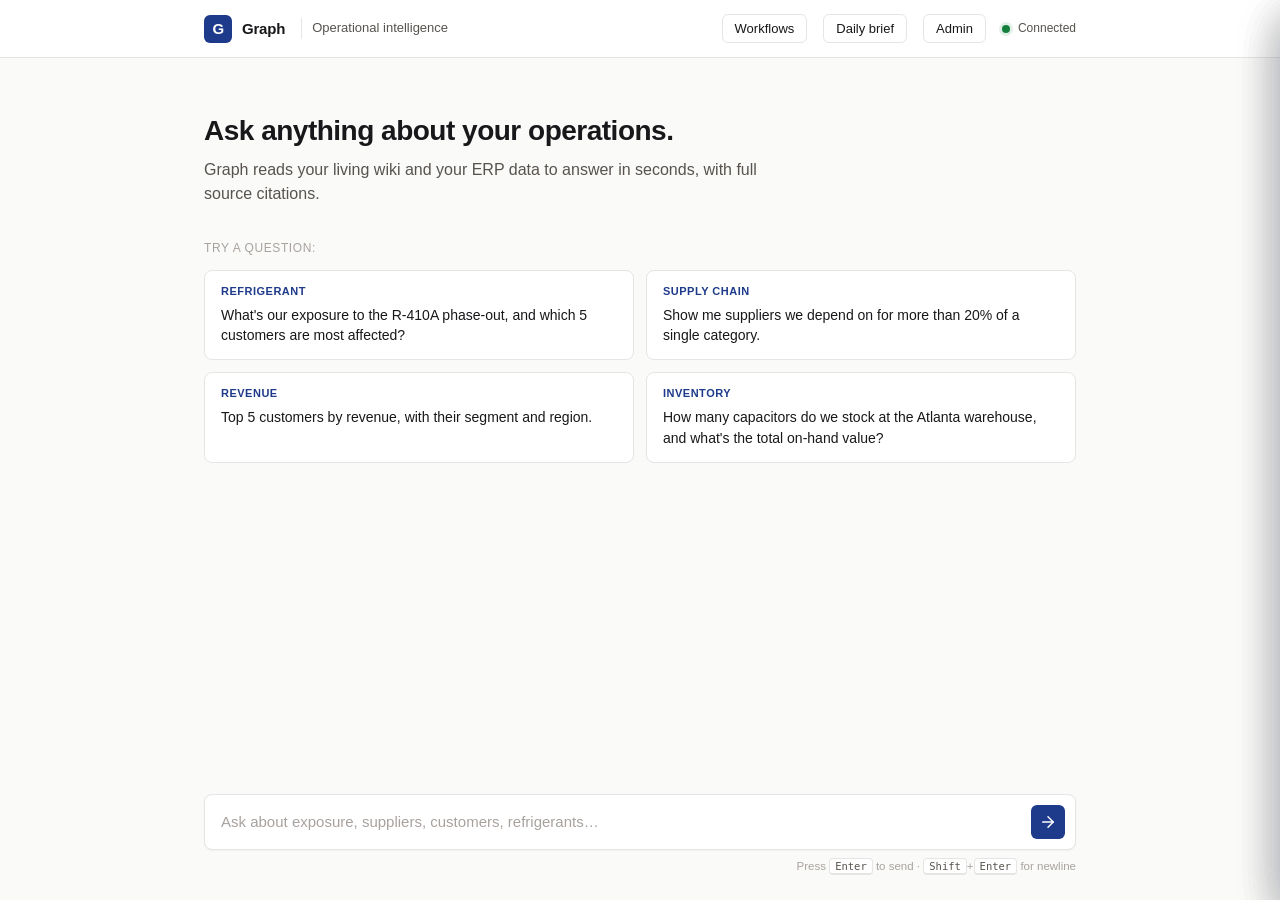
==== web/index.html @ ec47ae29 "Build ingestion + retrieval + structurer + workflows + evals stack Pivoted from the PE-distributor M" ====
<!DOCTYPE html>
<html lang="en">
<head>
    <meta charset="UTF-8" />
    <meta name="viewport" content="width=device-width, initial-scale=1.0" />
    <title>Graph — Operational Intelligence for HVAC Distribution</title>
    <link rel="stylesheet" href="style.css" />
</head>
<body>
    <header class="topbar">
        <div class="topbar-inner">
            <div class="brand">
                <span class="brand-mark">G</span>
                <span class="brand-name">Graph</span>
                <span class="brand-tag">Operational intelligence</span>
            </div>
            <div class="topbar-actions">
                <button id="open-workflows" type="button" class="topbar-btn">Workflows</button>
                <button id="open-briefs" type="button" class="topbar-btn">Daily brief</button>
                <button id="open-admin" type="button" class="topbar-btn">Admin</button>
                <div class="status">
                    <span class="status-dot"></span>
                    <span class="status-text">Connected</span>
                </div>
            </div>
        </div>
    </header>

    <main class="app">
        <section id="conversation" class="conversation">
            <div id="empty-state" class="empty-state">
                <h1 class="empty-title">Ask anything about your operations.</h1>
                <p class="empty-sub">
                    Graph reads your living wiki and your ERP data to answer in seconds,
                    with full source citations.
                </p>
                <div class="suggested">
                    <p class="suggested-label">Try a question:</p>
                    <div class="suggested-grid">
                        <button class="suggested-card" data-q="What's our exposure to the R-410A phase-out, and which 5 customers are most affected?">
                            <span class="suggested-tag">Refrigerant</span>
                            <span class="suggested-q">What's our exposure to the R-410A phase-out, and which 5 customers are most affected?</span>
                        </button>
                        <button class="suggested-card" data-q="Show me suppliers we depend on for more than 20% of a single category.">
                            <span class="suggested-tag">Supply chain</span>
                            <span class="suggested-q">Show me suppliers we depend on for more than 20% of a single category.</span>
                        </button>
                        <button class="suggested-card" data-q="Top 5 customers by revenue, with their segment and region.">
                            <span class="suggested-tag">Revenue</span>
                            <span class="suggested-q">Top 5 customers by revenue, with their segment and region.</span>
                        </button>
                        <button class="suggested-card" data-q="How many capacitors do we stock at the Atlanta warehouse, and what's the total on-hand value?">
                            <span class="suggested-tag">Inventory</span>
                            <span class="suggested-q">How many capacitors do we stock at the Atlanta warehouse, and what's the total on-hand value?</span>
                        </button>
                    </div>
                </div>
            </div>
            <div id="messages" class="messages" aria-live="polite"></div>
        </section>

        <form id="composer" class="composer">
            <div class="composer-inner">
                <textarea
                    id="question"
                    name="question"
                    rows="1"
                    autocomplete="off"
                    placeholder="Ask about exposure, suppliers, customers, refrigerants…"
                    required
                ></textarea>
                <button id="send-button" type="submit" class="send-button" aria-label="Send">
                    <svg width="18" height="18" viewBox="0 0 24 24" fill="none" stroke="currentColor" stroke-width="2" stroke-linecap="round" stroke-linejoin="round">
                        <line x1="5" y1="12" x2="19" y2="12"></line>
                        <polyline points="12 5 19 12 12 19"></polyline>
                    </svg>
                </button>
            </div>
            <div class="composer-hint">
                Press <kbd>Enter</kbd> to send · <kbd>Shift</kbd>+<kbd>Enter</kbd> for newline
            </div>
        </form>
    </main>

    <aside id="admin-panel" class="sources-panel admin-panel" aria-hidden="true">
        <div class="sources-header">
            <div>
                <p class="sources-eyebrow">System</p>
                <h2 id="admin-title" class="sources-title">Admin</h2>
            </div>
            <button id="admin-close" class="sources-close" aria-label="Close admin">
                <svg width="20" height="20" viewBox="0 0 24 24" fill="none" stroke="currentColor" stroke-width="2" stroke-linecap="round" stroke-linejoin="round">
                    <line x1="18" y1="6" x2="6" y2="18"></line>
                    <line x1="6" y1="6" x2="18" y2="18"></line>
                </svg>
            </button>
        </div>
        <div class="admin-tabs" role="tablist">
            <button class="admin-tab active" data-tab="ingest" role="tab">Ingest</button>
            <button class="admin-tab" data-tab="health" role="tab">Knowledge health</button>
            <button class="admin-tab" data-tab="evals" role="tab">Evals</button>
        </div>
        <div id="admin-body" class="sources-body"></div>
    </aside>

    <aside id="workflows-panel" class="sources-panel" aria-hidden="true">
        <div class="sources-header">
            <div>
                <p class="sources-eyebrow">Named workflow</p>
                <h2 id="workflows-title" class="sources-title">Workflows</h2>
            </div>
            <button id="workflows-close" class="sources-close" aria-label="Close workflows">
                <svg width="20" height="20" viewBox="0 0 24 24" fill="none" stroke="currentColor" stroke-width="2" stroke-linecap="round" stroke-linejoin="round">
                    <line x1="18" y1="6" x2="6" y2="18"></line>
                    <line x1="6" y1="6" x2="18" y2="18"></line>
                </svg>
            </button>
        </div>
        <div id="workflows-body" class="sources-body"></div>
    </aside>

    <aside id="briefs-panel" class="sources-panel" aria-hidden="true">
        <div class="sources-header">
            <div>
                <p class="sources-eyebrow">Operations brief</p>
                <h2 id="briefs-title" class="sources-title">Daily brief</h2>
            </div>
            <button id="briefs-close" class="sources-close" aria-label="Close briefs">
                <svg width="20" height="20" viewBox="0 0 24 24" fill="none" stroke="currentColor" stroke-width="2" stroke-linecap="round" stroke-linejoin="round">
                    <line x1="18" y1="6" x2="6" y2="18"></line>
                    <line x1="6" y1="6" x2="18" y2="18"></line>
                </svg>
            </button>
        </div>
        <div id="briefs-body" class="sources-body"></div>
    </aside>

    <aside id="sources-panel" class="sources-panel" aria-hidden="true">
        <div class="sources-header">
            <div>
                <p class="sources-eyebrow">Audit trail</p>
                <h2 id="sources-title" class="sources-title">Sources</h2>
            </div>
            <button id="sources-close" class="sources-close" aria-label="Close sources">
                <svg width="20" height="20" viewBox="0 0 24 24" fill="none" stroke="currentColor" stroke-width="2" stroke-linecap="round" stroke-linejoin="round">
                    <line x1="18" y1="6" x2="6" y2="18"></line>
                    <line x1="6" y1="6" x2="18" y2="18"></line>
                </svg>
            </button>
        </div>
        <div id="sources-body" class="sources-body"></div>
    </aside>
    <div id="sources-scrim" class="sources-scrim" aria-hidden="true"></div>

    <script src="app.js"></script>
</body>
</html>
---- web/style.css ----
/* Graph — operational intelligence UI
 *
 * Design language: confident, industrial, information-dense.
 * Inspired by the operating dashboards PE firms already use (Stripe,
 * Linear, Notion) but tuned warmer for a non-tech audience.
 */

:root {
    --bg: #fafaf9;
    --surface: #ffffff;
    --surface-muted: #f5f5f4;
    --border: #e7e5e4;
    --border-strong: #d6d3d1;
    --text: #18181b;
    --text-muted: #57534e;
    --text-faint: #a8a29e;
    --accent: #1e3a8a;
    --accent-hover: #1e40af;
    --accent-soft: #eff6ff;
    --success: #15803d;
    --warning: #b45309;
    --danger: #b91c1c;
    --shadow-sm: 0 1px 2px rgba(15, 23, 42, 0.04);
    --shadow-md: 0 4px 12px rgba(15, 23, 42, 0.06);
    --shadow-lg: 0 16px 48px rgba(15, 23, 42, 0.12);
    --radius: 8px;
    --radius-sm: 6px;
    --font-sans: -apple-system, BlinkMacSystemFont, "Segoe UI", "SF Pro Text",
                 "Inter", Roboto, sans-serif;
    --font-mono: "SF Mono", "JetBrains Mono", "IBM Plex Mono", Menlo,
                 Consolas, monospace;
}

* {
    box-sizing: border-box;
}

html, body {
    margin: 0;
    padding: 0;
    height: 100%;
    background: var(--bg);
    color: var(--text);
    font-family: var(--font-sans);
    font-size: 15px;
    line-height: 1.55;
    -webkit-font-smoothing: antialiased;
    -moz-osx-font-smoothing: grayscale;
}

body {
    display: flex;
    flex-direction: column;
}

/* ----- Top bar ----- */
.topbar {
    background: var(--surface);
    border-bottom: 1px solid var(--border);
    flex-shrink: 0;
}

.topbar-inner {
    max-width: 920px;
    margin: 0 auto;
    padding: 14px 24px;
    display: flex;
    align-items: center;
    justify-content: space-between;
    gap: 16px;
}

.brand {
    display: flex;
    align-items: center;
    gap: 10px;
}

.brand-mark {
    display: inline-flex;
    align-items: center;
    justify-content: center;
    width: 28px;
    height: 28px;
    border-radius: 6px;
    background: var(--accent);
    color: #ffffff;
    font-weight: 700;
    font-size: 15px;
    letter-spacing: -0.5px;
}

.brand-name {
    font-weight: 600;
    font-size: 15px;
    letter-spacing: -0.2px;
}

.brand-tag {
    color: var(--text-muted);
    font-size: 13px;
    padding-left: 10px;
    margin-left: 6px;
    border-left: 1px solid var(--border);
}

.status {
    display: flex;
    align-items: center;
    gap: 8px;
    font-size: 12px;
    color: var(--text-muted);
}

.status-dot {
    width: 8px;
    height: 8px;
    border-radius: 50%;
    background: var(--success);
    box-shadow: 0 0 0 3px rgba(21, 128, 61, 0.12);
}

.status-text {
    font-feature-settings: "tnum";
}

.topbar-actions {
    display: flex;
    align-items: center;
    gap: 16px;
}

.topbar-btn {
    background: transparent;
    border: 1px solid var(--border);
    border-radius: 6px;
    padding: 6px 12px;
    color: var(--text);
    font-size: 13px;
    font-family: inherit;
    cursor: pointer;
    transition: border-color 120ms, background 120ms;
}

.topbar-btn:hover {
    border-color: var(--accent);
    background: var(--accent-soft);
    color: var(--accent);
}

.brief-list { list-style: none; margin: 0; padding: 0; }
.brief-list li {
    border-bottom: 1px solid var(--border);
    padding: 10px 0;
    display: flex;
    justify-content: space-between;
    align-items: center;
    font-size: 14px;
}
.brief-list li:last-child { border-bottom: 0; }
.brief-list button {
    background: transparent;
    border: 0;
    color: var(--accent);
    cursor: pointer;
    font-family: inherit;
    font-size: 13px;
    padding: 0;
}
.brief-list button:hover { text-decoration: underline; }

.brief-rendered {
    font-size: 14px;
    line-height: 1.6;
    color: var(--text);
}
.brief-rendered h1 { font-size: 18px; font-weight: 600; margin: 0 0 12px; }
.brief-rendered h2 { font-size: 15px; font-weight: 600; margin: 16px 0 6px; }
.brief-rendered h3 { font-size: 14px; font-weight: 600; margin: 12px 0 6px; }
.brief-rendered p, .brief-rendered ul, .brief-rendered ol { margin: 6px 0 12px; }
.brief-rendered ul, .brief-rendered ol { padding-left: 22px; }
.brief-rendered li { margin: 3px 0; }
.brief-rendered code {
    font-family: var(--font-mono); font-size: 12.5px;
    background: var(--surface-muted); padding: 1px 6px; border-radius: 4px;
    border: 1px solid var(--border);
}
.brief-rendered pre {
    background: var(--surface-muted); border: 1px solid var(--border);
    border-radius: var(--radius-sm); padding: 10px 12px; overflow-x: auto;
}
.brief-rendered table {
    border-collapse: collapse; width: 100%; margin: 10px 0; font-size: 13px;
}
.brief-rendered th, .brief-rendered td {
    border: 1px solid var(--border); padding: 6px 10px; text-align: left;
}
.brief-rendered th { background: var(--surface-muted); font-weight: 600; }
.brief-rendered .frontmatter {
    color: var(--text-faint); font-family: var(--font-mono); font-size: 11px;
    margin-bottom: 12px; padding-bottom: 8px; border-bottom: 1px solid var(--border);
}
.brief-empty {
    color: var(--text-muted);
    font-size: 14px;
    padding: 16px;
    background: var(--surface-muted);
    border-radius: var(--radius-sm);
    border: 1px dashed var(--border);
}
.brief-empty code {
    font-family: var(--font-mono);
    font-size: 12.5px;
    background: var(--bg);
    padding: 1px 6px;
    border-radius: 4px;
    border: 1px solid var(--border);
}

/* ----- App layout ----- */
.app {
    flex: 1;
    display: flex;
    flex-direction: column;
    width: 100%;
    max-width: 920px;
    margin: 0 auto;
    padding: 0 24px;
    min-height: 0;
}

.conversation {
    flex: 1;
    overflow-y: auto;
    padding: 32px 0 24px;
    min-height: 0;
}

.empty-state {
    text-align: left;
    padding: 24px 0 8px;
}

.empty-state.hidden {
    display: none;
}

.empty-title {
    font-size: 28px;
    font-weight: 600;
    line-height: 1.2;
    letter-spacing: -0.5px;
    margin: 0 0 10px;
    color: var(--text);
}

.empty-sub {
    color: var(--text-muted);
    margin: 0 0 32px;
    font-size: 16px;
    max-width: 580px;
}

.suggested-label {
    color: var(--text-faint);
    font-size: 12px;
    font-weight: 500;
    text-transform: uppercase;
    letter-spacing: 0.6px;
    margin: 0 0 12px;
}

.suggested-grid {
    display: grid;
    grid-template-columns: repeat(2, minmax(0, 1fr));
    gap: 12px;
}

.suggested-card {
    background: var(--surface);
    border: 1px solid var(--border);
    border-radius: var(--radius);
    padding: 14px 16px;
    text-align: left;
    cursor: pointer;
    transition: border-color 120ms, box-shadow 120ms, transform 120ms;
    display: flex;
    flex-direction: column;
    gap: 8px;
    font-family: inherit;
    color: inherit;
}

.suggested-card:hover {
    border-color: var(--accent);
    box-shadow: var(--shadow-sm);
    transform: translateY(-1px);
}

.suggested-tag {
    font-size: 11px;
    font-weight: 600;
    text-transform: uppercase;
    letter-spacing: 0.5px;
    color: var(--accent);
}

.suggested-q {
    font-size: 14px;
    line-height: 1.45;
    color: var(--text);
}

/* ----- Messages ----- */
.messages {
    display: flex;
    flex-direction: column;
    gap: 24px;
}

.msg {
    display: flex;
    flex-direction: column;
    gap: 6px;
}

.msg-role {
    font-size: 12px;
    font-weight: 600;
    color: var(--text-faint);
    text-transform: uppercase;
    letter-spacing: 0.6px;
}

.msg-user .msg-body {
    background: var(--accent-soft);
    border: 1px solid #dbeafe;
    color: var(--text);
    padding: 12px 16px;
    border-radius: var(--radius);
    font-size: 15px;
    align-self: flex-start;
    max-width: 100%;
    white-space: pre-wrap;
    word-break: break-word;
}

.msg-assistant .msg-body {
    background: var(--surface);
    border: 1px solid var(--border);
    border-radius: var(--radius);
    padding: 16px 18px;
    box-shadow: var(--shadow-sm);
    color: var(--text);
    font-size: 15px;
    line-height: 1.6;
}

.msg-assistant .msg-body > *:first-child { margin-top: 0; }
.msg-assistant .msg-body > *:last-child  { margin-bottom: 0; }
.msg-assistant .msg-body p { margin: 0 0 12px; }
.msg-assistant .msg-body strong { font-weight: 600; }
.msg-assistant .msg-body ul,
.msg-assistant .msg-body ol { margin: 8px 0 12px; padding-left: 22px; }
.msg-assistant .msg-body li { margin: 4px 0; }
.msg-assistant .msg-body h1,
.msg-assistant .msg-body h2,
.msg-assistant .msg-body h3 {
    font-weight: 600;
    margin: 16px 0 8px;
    line-height: 1.3;
}
.msg-assistant .msg-body h1 { font-size: 18px; }
.msg-assistant .msg-body h2 { font-size: 16px; }
.msg-assistant .msg-body h3 { font-size: 15px; }
.msg-assistant .msg-body code {
    font-family: var(--font-mono);
    font-size: 12.5px;
    background: var(--surface-muted);
    padding: 1px 6px;
    border-radius: 4px;
    border: 1px solid var(--border);
}
.msg-assistant .msg-body pre {
    background: var(--surface-muted);
    border: 1px solid var(--border);
    border-radius: var(--radius-sm);
    padding: 12px 14px;
    overflow-x: auto;
    margin: 12px 0;
}
.msg-assistant .msg-body pre code {
    background: transparent;
    border: 0;
    padding: 0;
    font-size: 12.5px;
    color: var(--text);
}
.msg-assistant .msg-body table {
    border-collapse: collapse;
    width: 100%;
    margin: 12px 0;
    font-size: 13.5px;
}
.msg-assistant .msg-body th,
.msg-assistant .msg-body td {
    border: 1px solid var(--border);
    padding: 6px 10px;
    text-align: left;
}
.msg-assistant .msg-body th {
    background: var(--surface-muted);
    font-weight: 600;
}
.msg-assistant .msg-body a {
    color: var(--accent);
    text-decoration: none;
    border-bottom: 1px solid rgba(30, 58, 138, 0.25);
}
.msg-assistant .msg-body a:hover { border-bottom-color: var(--accent); }

.msg-meta {
    display: flex;
    align-items: center;
    gap: 12px;
    margin-top: 8px;
    font-size: 12px;
    color: var(--text-muted);
}

.show-sources {
    display: inline-flex;
    align-items: center;
    gap: 6px;
    background: transparent;
    border: 1px solid var(--border);
    padding: 4px 10px;
    border-radius: 999px;
    color: var(--text-muted);
    cursor: pointer;
    font-size: 12px;
    font-family: inherit;
    transition: border-color 120ms, color 120ms, background 120ms;
}

.show-sources:hover {
    border-color: var(--accent);
    color: var(--accent);
    background: var(--accent-soft);
}

.iter-badge {
    color: var(--text-faint);
    font-feature-settings: "tnum";
}

.msg-error .msg-body {
    background: #fef2f2;
    border: 1px solid #fecaca;
    color: var(--danger);
    padding: 12px 16px;
    border-radius: var(--radius);
    font-size: 14px;
}

/* Thinking / loading state */
.msg-thinking .msg-body {
    background: var(--surface);
    border: 1px solid var(--border);
    border-radius: var(--radius);
    padding: 14px 18px;
    color: var(--text-muted);
    display: inline-flex;
    align-items: center;
    gap: 10px;
    font-size: 14px;
}

/* Streaming progress (in-place build of the assistant message) */
.msg-assistant.streaming .msg-progress {
    background: var(--surface);
    border: 1px solid var(--border);
    border-radius: var(--radius);
    padding: 14px 18px;
    box-shadow: var(--shadow-sm);
}

.progress-row {
    display: flex;
    align-items: center;
    gap: 10px;
    color: var(--text-muted);
    font-size: 14px;
}

.progress-text {
    font-feature-settings: "tnum";
}

.progress-steps {
    list-style: none;
    margin: 10px 0 0;
    padding: 0;
    display: flex;
    flex-direction: column;
    gap: 4px;
}

.progress-step {
    display: flex;
    align-items: baseline;
    gap: 10px;
    padding: 4px 0;
    font-size: 13px;
    color: var(--text-muted);
    border-top: 1px solid var(--border);
    animation: stepIn 220ms ease;
}

.progress-step:first-child {
    border-top-color: transparent;
    padding-top: 8px;
}

.step-label {
    color: var(--accent);
    font-family: var(--font-mono);
    font-size: 12px;
    font-weight: 600;
    flex-shrink: 0;
    min-width: 140px;
}

.step-detail {
    color: var(--text-muted);
    font-family: var(--font-mono);
    font-size: 12px;
    overflow: hidden;
    text-overflow: ellipsis;
    white-space: nowrap;
    flex: 1;
}

@keyframes stepIn {
    from { opacity: 0; transform: translateY(-4px); }
    to   { opacity: 1; transform: translateY(0); }
}

.thinking-dots {
    display: inline-flex;
    gap: 4px;
}

.thinking-dots span {
    width: 5px;
    height: 5px;
    border-radius: 50%;
    background: var(--accent);
    opacity: 0.4;
    animation: pulse 1.2s infinite ease-in-out;
}

.thinking-dots span:nth-child(2) { animation-delay: 0.2s; }
.thinking-dots span:nth-child(3) { animation-delay: 0.4s; }

@keyframes pulse {
    0%, 80%, 100% { opacity: 0.25; transform: scale(0.85); }
    40%           { opacity: 1;    transform: scale(1); }
}

/* ----- Composer ----- */
.composer {
    flex-shrink: 0;
    padding: 16px 0 24px;
    background: linear-gradient(to top, var(--bg) 70%, rgba(250, 250, 249, 0));
}

.composer-inner {
    display: flex;
    align-items: flex-end;
    gap: 8px;
    background: var(--surface);
    border: 1px solid var(--border);
    border-radius: var(--radius);
    padding: 10px 10px 10px 16px;
    box-shadow: var(--shadow-sm);
    transition: border-color 120ms, box-shadow 120ms;
}

.composer-inner:focus-within {
    border-color: var(--accent);
    box-shadow: 0 0 0 3px rgba(30, 58, 138, 0.10);
}

#question {
    flex: 1;
    border: 0;
    outline: 0;
    resize: none;
    font: inherit;
    font-size: 15px;
    line-height: 1.5;
    color: var(--text);
    background: transparent;
    max-height: 220px;
    padding: 6px 0;
}

#question::placeholder {
    color: var(--text-faint);
}

.send-button {
    display: inline-flex;
    align-items: center;
    justify-content: center;
    width: 34px;
    height: 34px;
    border: 0;
    border-radius: 6px;
    background: var(--accent);
    color: #ffffff;
    cursor: pointer;
    transition: background 120ms;
    flex-shrink: 0;
}

.send-button:hover:not(:disabled) {
    background: var(--accent-hover);
}

.send-button:disabled {
    background: var(--border-strong);
    cursor: not-allowed;
}

.composer-hint {
    margin-top: 8px;
    font-size: 11.5px;
    color: var(--text-faint);
    text-align: right;
}

kbd {
    font-family: var(--font-mono);
    font-size: 10.5px;
    background: var(--surface);
    border: 1px solid var(--border);
    border-bottom-width: 2px;
    border-radius: 4px;
    padding: 1px 5px;
    color: var(--text-muted);
}

/* ----- Sources drawer ----- */
.sources-scrim {
    position: fixed;
    inset: 0;
    background: rgba(15, 23, 42, 0.32);
    opacity: 0;
    pointer-events: none;
    transition: opacity 180ms ease;
    z-index: 90;
}

.sources-scrim.visible {
    opacity: 1;
    pointer-events: auto;
}

.sources-panel {
    position: fixed;
    top: 0;
    right: 0;
    bottom: 0;
    width: min(560px, 100vw);
    background: var(--surface);
    border-left: 1px solid var(--border);
    box-shadow: var(--shadow-lg);
    transform: translateX(100%);
    transition: transform 220ms ease;
    z-index: 100;
    display: flex;
    flex-direction: column;
}

.sources-panel.open {
    transform: translateX(0);
}

.sources-header {
    display: flex;
    align-items: flex-start;
    justify-content: space-between;
    padding: 20px 24px 16px;
    border-bottom: 1px solid var(--border);
    flex-shrink: 0;
}

.sources-eyebrow {
    margin: 0;
    font-size: 11px;
    color: var(--text-faint);
    text-transform: uppercase;
    letter-spacing: 0.6px;
    font-weight: 600;
}

.sources-title {
    margin: 4px 0 0;
    font-size: 18px;
    font-weight: 600;
    color: var(--text);
}

.sources-close {
    background: transparent;
    border: 0;
    cursor: pointer;
    color: var(--text-muted);
    padding: 6px;
    border-radius: 6px;
    transition: background 120ms, color 120ms;
}

.sources-close:hover {
    background: var(--surface-muted);
    color: var(--text);
}

.sources-body {
    flex: 1;
    overflow-y: auto;
    padding: 8px 24px 32px;
}

.trace-step {
    border-bottom: 1px solid var(--border);
    padding: 16px 0;
}

.trace-step:last-child {
    border-bottom: 0;
}

.trace-step-head {
    display: flex;
    align-items: center;
    gap: 8px;
    font-size: 12px;
    color: var(--text-muted);
    margin-bottom: 8px;
    font-feature-settings: "tnum";
}

.trace-iter {
    display: inline-flex;
    align-items: center;
    justify-content: center;
    min-width: 22px;
    height: 22px;
    padding: 0 7px;
    border-radius: 999px;
    background: var(--surface-muted);
    color: var(--text-muted);
    font-size: 11px;
    font-weight: 600;
}

.trace-kind {
    font-weight: 600;
    color: var(--text);
}

.kind-tool_call    { color: var(--accent); }
.kind-tool_result  { color: var(--success); }
.kind-model_response { color: var(--warning); }
.kind-user_question { color: var(--text-muted); }

.trace-detail {
    background: var(--surface-muted);
    border: 1px solid var(--border);
    border-radius: var(--radius-sm);
    padding: 10px 12px;
    font-family: var(--font-mono);
    font-size: 12px;
    line-height: 1.55;
    color: var(--text);
    overflow-x: auto;
    white-space: pre-wrap;
    word-break: break-word;
    max-height: 320px;
    overflow-y: auto;
}

.trace-detail .label {
    font-family: var(--font-sans);
    color: var(--text-muted);
    font-size: 11px;
    text-transform: uppercase;
    letter-spacing: 0.5px;
    font-weight: 600;
    margin-top: 8px;
    display: block;
}

.trace-detail .label:first-child { margin-top: 0; }

.trace-tool-name {
    font-family: var(--font-mono);
    font-size: 12.5px;
    color: var(--accent);
    background: var(--accent-soft);
    padding: 1px 6px;
    border-radius: 4px;
    margin-left: 4px;
}

/* ----- Mobile ----- */
@media (max-width: 720px) {
    .topbar-inner { padding: 12px 16px; }
    .brand-tag    { display: none; }
    .app          { padding: 0 16px; }
    .empty-title  { font-size: 22px; }
    .empty-sub    { font-size: 14px; }
    .suggested-grid { grid-template-columns: 1fr; }
    .composer-hint { display: none; }
}

/* -- Citations (Phase 4) --------------------------------------------------- */

.cite-ref {
    display: inline-block;
    font-size: 11px;
    font-weight: 600;
    color: #1444a8;
    background: #e6f0ff;
    padding: 1px 6px;
    border-radius: 3px;
    margin: 0 1px;
    text-decoration: none;
    line-height: 1.4;
    transition: background-color 0.15s, color 0.15s;
}
.cite-ref:hover {
    background: #1444a8;
    color: #fff;
}

.citations-list {
    margin-top: 18px;
    padding-top: 14px;
    border-top: 1px solid #e7e7ea;
}

.citations-title {
    font-size: 11px;
    font-weight: 700;
    text-transform: uppercase;
    letter-spacing: 0.05em;
    color: #666;
    margin-bottom: 10px;
}

.cite-card {
    border: 1px solid #e1e4ea;
    border-left: 3px solid #1444a8;
    background: #fafbfd;
    border-radius: 5px;
    padding: 10px 13px;
    margin: 8px 0;
    font-size: 13px;
    transition: background-color 0.3s, border-color 0.3s;
    scroll-margin-top: 80px;
}
.cite-card.flash {
    background: #fff6db;
    border-left-color: #8a5a00;
}

.cite-card-head {
    display: flex;
    align-items: center;
    gap: 8px;
    margin-bottom: 4px;
    flex-wrap: wrap;
}
.cite-card-id {
    font-weight: 700;
    color: #1444a8;
    font-size: 12px;
    background: #e6f0ff;
    padding: 1px 6px;
    border-radius: 3px;
}
.cite-bucket {
    font-size: 10.5px;
    font-weight: 600;
    text-transform: uppercase;
    letter-spacing: 0.04em;
    color: #5b1a9b;
    background: #f1e9ff;
    padding: 1px 6px;
    border-radius: 3px;
}
.cite-card-source {
    font-family: ui-monospace, Menlo, Consolas, monospace;
    font-size: 11.5px;
    color: #444;
    word-break: break-all;
}
.cite-card-heading {
    font-size: 12px;
    color: #555;
    margin-bottom: 6px;
}
.cite-card-snippet {
    font-size: 12.5px;
    line-height: 1.55;
    color: #222;
}
.cite-card-score {
    margin-top: 6px;
    font-size: 10.5px;
    color: #888;
}

/* -- Workflows drawer (Phase 6) ------------------------------------------- */

.wf-card {
    border: 1px solid #e1e4ea;
    border-radius: 6px;
    padding: 14px 16px;
    margin: 14px 0;
    background: #fff;
}
.wf-title {
    margin: 0 0 4px 0;
    font-size: 15px;
    color: #111;
}
.wf-desc {
    margin: 0 0 12px 0;
    font-size: 13px;
    color: #555;
    line-height: 1.45;
}
.wf-no-params {
    font-size: 12.5px;
    color: #777;
    font-style: italic;
    margin: 0 0 12px 0;
}
.wf-fields {
    display: flex;
    flex-direction: column;
    gap: 12px;
    margin-bottom: 14px;
}
.wf-field {
    display: flex;
    flex-direction: column;
    gap: 4px;
}
.wf-label {
    font-size: 12px;
    font-weight: 600;
    color: #333;
    text-transform: none;
    letter-spacing: 0;
}
.wf-field input,
.wf-field select {
    font: inherit;
    font-size: 13.5px;
    padding: 6px 9px;
    border: 1px solid #d0d3d8;
    border-radius: 4px;
    background: #fff;
    color: #111;
}
.wf-field input:focus,
.wf-field select:focus {
    outline: none;
    border-color: #1444a8;
    box-shadow: 0 0 0 2px rgba(20, 68, 168, 0.15);
}
.wf-help {
    font-size: 11.5px;
    color: #777;
    line-height: 1.35;
}
.wf-actions {
    display: flex;
    justify-content: flex-end;
}
.wf-run {
    font: inherit;
    font-size: 13px;
    font-weight: 600;
    color: #fff;
    background: #1444a8;
    border: none;
    border-radius: 4px;
    padding: 7px 14px;
    cursor: pointer;
    transition: background-color 0.15s;
}
.wf-run:hover {
    background: #103586;
}
.wf-run:disabled {
    background: #999;
    cursor: not-allowed;
}

/* -- Citation footer / open-source / popover (Phase 7) ------------------- */

.cite-card-footer {
    display: flex;
    align-items: center;
    justify-content: space-between;
    gap: 8px;
    margin-top: 6px;
}
.cite-open-source {
    font: inherit;
    font-size: 11px;
    font-weight: 600;
    color: #1444a8;
    background: transparent;
    border: 1px solid #c8d3e8;
    border-radius: 4px;
    padding: 3px 9px;
    cursor: pointer;
    transition: background-color 0.15s, color 0.15s;
}
.cite-open-source:hover { background: #e6f0ff; }
.cite-open-source:disabled { color: #888; border-color: #ddd; cursor: wait; }
.cite-card-expand {
    margin: 8px 0 0 0;
    padding: 10px 12px;
    background: #f5f5f7;
    border: 1px solid #e1e4ea;
    border-radius: 4px;
    font-family: ui-monospace, Menlo, Consolas, monospace;
    font-size: 12px;
    line-height: 1.55;
    white-space: pre-wrap;
    max-height: 360px;
    overflow-y: auto;
}

.cite-popover {
    position: absolute;
    z-index: 100;
    max-width: 400px;
    min-width: 280px;
    background: #1f2329;
    color: #f5f5f7;
    border-radius: 6px;
    padding: 10px 12px;
    font-size: 12.5px;
    line-height: 1.5;
    box-shadow: 0 8px 22px rgba(0, 0, 0, 0.25);
    pointer-events: none;
}
.cite-pop-head { display: flex; gap: 8px; align-items: center; margin-bottom: 4px; flex-wrap: wrap; }
.cite-pop-id { font-weight: 700; color: #9ec1ff; }
.cite-pop-source { font-family: ui-monospace, Menlo, Consolas, monospace; font-size: 11px; opacity: 0.8; word-break: break-all; }
.cite-pop-heading { font-size: 11.5px; color: #bcc1ca; margin-bottom: 5px; }
.cite-pop-snippet { color: #e9e9eb; }

/* -- Admin drawer (Phase 7) ---------------------------------------------- */

.admin-panel { max-width: 880px; width: 90vw; }

.admin-tabs {
    display: flex;
    gap: 4px;
    padding: 0 22px;
    border-bottom: 1px solid #e1e4ea;
    flex-shrink: 0;
}
.admin-tab {
    font: inherit;
    font-size: 13px;
    font-weight: 600;
    color: #666;
    background: transparent;
    border: none;
    padding: 11px 14px;
    cursor: pointer;
    border-bottom: 2px solid transparent;
    margin-bottom: -1px;
}
.admin-tab:hover { color: #111; }
.admin-tab.active { color: #1444a8; border-bottom-color: #1444a8; }

.admin-tiles {
    display: grid;
    grid-template-columns: repeat(auto-fit, minmax(120px, 1fr));
    gap: 10px;
    margin: 4px 0 18px 0;
}
.admin-tile {
    border: 1px solid #e1e4ea;
    border-radius: 6px;
    padding: 12px 14px;
    background: #fafbfd;
    display: flex;
    flex-direction: column;
    gap: 2px;
}
.admin-tile-num { font-size: 18px; font-weight: 700; color: #111; font-variant-numeric: tabular-nums; }
.admin-tile-lbl { font-size: 11.5px; color: #666; }

.admin-rollup {
    font-size: 12.5px;
    color: #444;
    margin-bottom: 14px;
    display: flex;
    flex-direction: column;
    gap: 4px;
}
.admin-kv {
    display: inline-block;
    background: #eef1f7;
    border-radius: 3px;
    padding: 1px 7px;
    margin: 0 3px 3px 0;
    font-size: 11.5px;
}
.admin-kv-n { margin-left: 5px; font-weight: 600; color: #1444a8; }

.admin-h {
    font-size: 13px;
    font-weight: 700;
    text-transform: uppercase;
    letter-spacing: 0.04em;
    color: #555;
    margin: 18px 0 8px 0;
}

.admin-table {
    width: 100%;
    border-collapse: collapse;
    font-size: 12.5px;
    margin-bottom: 8px;
}
.admin-table thead th {
    text-align: left;
    font-weight: 700;
    color: #444;
    padding: 7px 10px;
    background: #f5f5f7;
    border-bottom: 1px solid #d8d8d8;
    position: sticky;
    top: 0;
}
.admin-table tbody td {
    padding: 6px 10px;
    border-bottom: 1px solid #ececef;
    vertical-align: top;
}
.admin-table tbody tr:hover td { background: #fafbfd; }
.admin-table code { font-size: 11.5px; background: #f3f3f3; padding: 1px 4px; border-radius: 2px; }
.src-num { text-align: right; font-variant-numeric: tabular-nums; }
.src-when { font-variant-numeric: tabular-nums; color: #555; font-size: 11.5px; }
.src-not-indexed td { opacity: 0.55; }
.src-warn {
    display: inline-block;
    font-size: 10.5px;
    font-weight: 600;
    color: #a81414;
    background: #ffe6e6;
    padding: 0 6px;
    border-radius: 3px;
    margin-left: 6px;
}

.admin-list {
    list-style: none;
    padding: 0;
    margin: 0 0 8px 0;
    font-size: 12.5px;
    line-height: 1.55;
}
.admin-list li {
    padding: 4px 0;
    border-bottom: 1px solid #f0f0f2;
}
.admin-list li code { background: #f3f3f3; padding: 1px 4px; border-radius: 2px; font-size: 11.5px; }
.admin-note { font-size: 11.5px; color: #888; font-style: italic; margin: 4px 0 12px 0; }
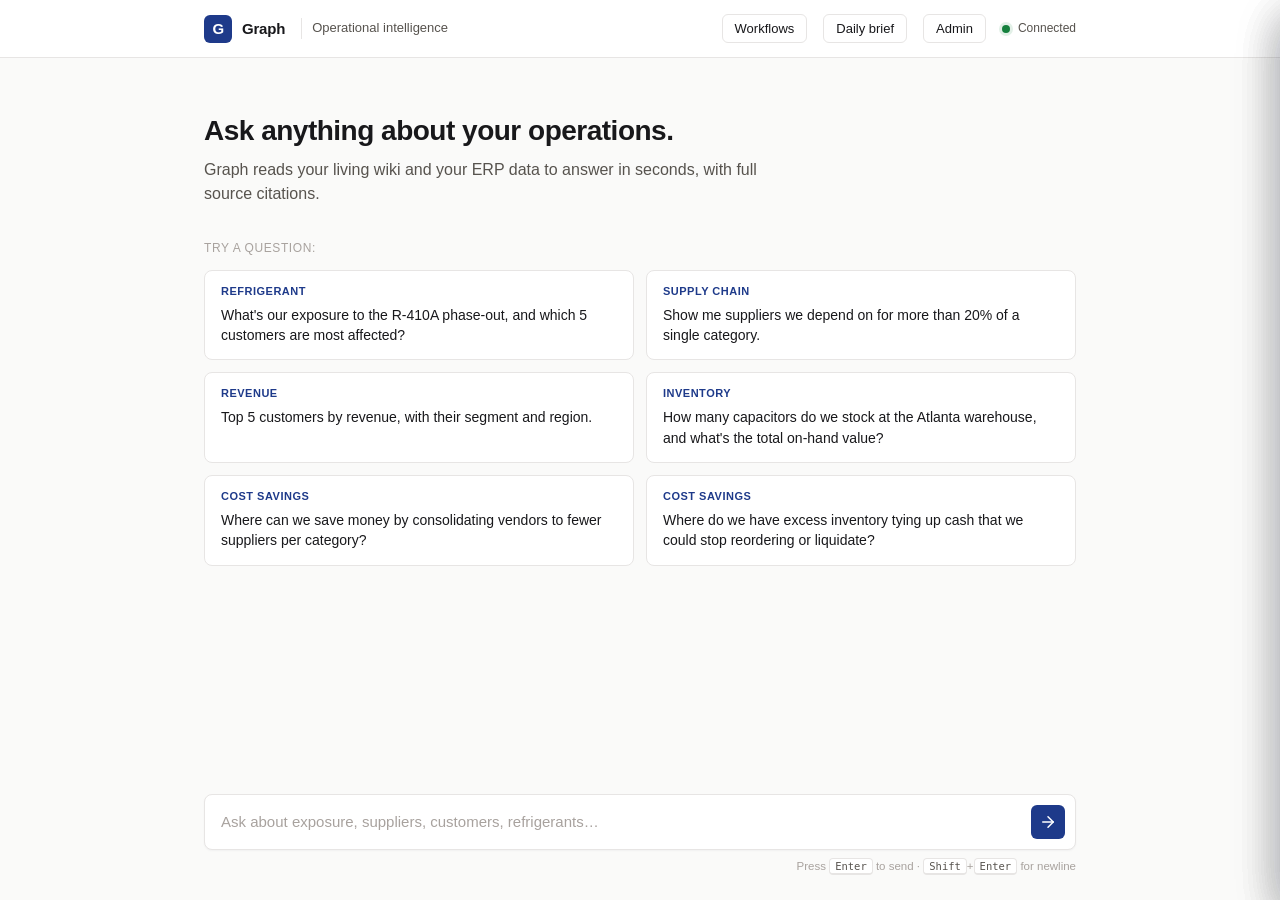
==== commit dab76dff: "Add brief generation endpoint and UI Adds POST /briefs/generate so the daily brief can be produced o" ====
--- a/web/index.html
+++ b/web/index.html
@@ -4,6 +4,7 @@
     <meta charset="UTF-8" />
     <meta name="viewport" content="width=device-width, initial-scale=1.0" />
     <title>Graph — Operational Intelligence for HVAC Distribution</title>
+    <link rel="icon" type="image/svg+xml" href="favicon.svg" />
     <link rel="stylesheet" href="style.css" />
 </head>
 <body>
@@ -52,6 +53,14 @@
                         <button class="suggested-card" data-q="How many capacitors do we stock at the Atlanta warehouse, and what's the total on-hand value?">
                             <span class="suggested-tag">Inventory</span>
                             <span class="suggested-q">How many capacitors do we stock at the Atlanta warehouse, and what's the total on-hand value?</span>
+                        </button>
+                        <button class="suggested-card" data-q="Where can we save money by consolidating vendors to fewer suppliers per category?">
+                            <span class="suggested-tag">Cost savings</span>
+                            <span class="suggested-q">Where can we save money by consolidating vendors to fewer suppliers per category?</span>
+                        </button>
+                        <button class="suggested-card" data-q="Where do we have excess inventory tying up cash that we could stop reordering or liquidate?">
+                            <span class="suggested-tag">Cost savings</span>
+                            <span class="suggested-q">Where do we have excess inventory tying up cash that we could stop reordering or liquidate?</span>
                         </button>
                     </div>
                 </div>
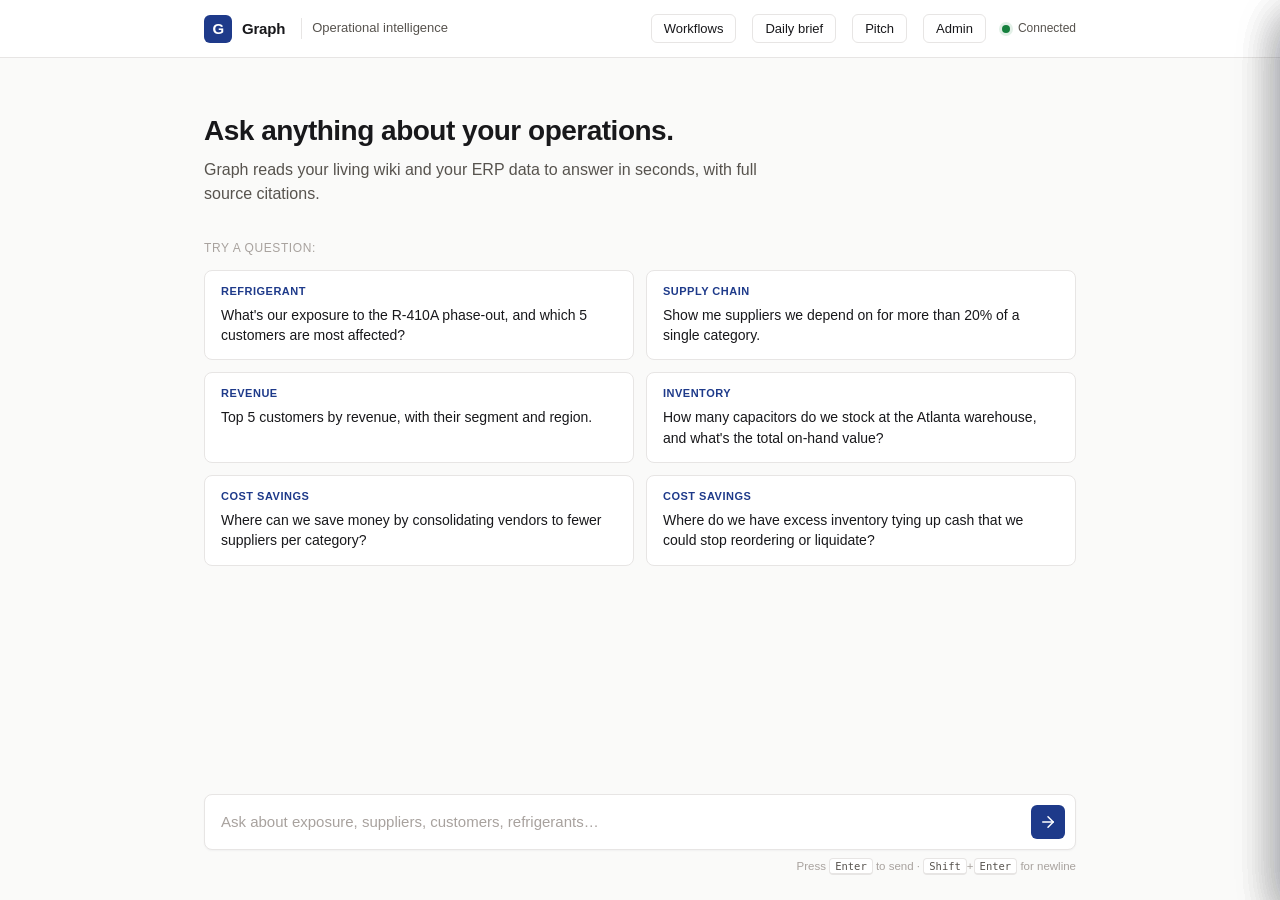
==== commit e2944ee7: "Add Pitch tab to the hosted demo, next to Admin elew wants the investor pitch brief (OUTBOX/Graph_Pi" ====
--- a/web/index.html
+++ b/web/index.html
@@ -18,6 +18,7 @@
             <div class="topbar-actions">
                 <button id="open-workflows" type="button" class="topbar-btn">Workflows</button>
                 <button id="open-briefs" type="button" class="topbar-btn">Daily brief</button>
+                <button id="open-pitch" type="button" class="topbar-btn">Pitch</button>
                 <button id="open-admin" type="button" class="topbar-btn">Admin</button>
                 <div class="status">
                     <span class="status-dot"></span>
@@ -144,6 +145,22 @@
         <div id="briefs-body" class="sources-body"></div>
     </aside>
 
+    <aside id="pitch-panel" class="sources-panel" aria-hidden="true">
+        <div class="sources-header">
+            <div>
+                <p class="sources-eyebrow">Investor pitch</p>
+                <h2 id="pitch-title" class="sources-title">Pitch</h2>
+            </div>
+            <button id="pitch-close" class="sources-close" aria-label="Close pitch">
+                <svg width="20" height="20" viewBox="0 0 24 24" fill="none" stroke="currentColor" stroke-width="2" stroke-linecap="round" stroke-linejoin="round">
+                    <line x1="18" y1="6" x2="6" y2="18"></line>
+                    <line x1="6" y1="6" x2="18" y2="18"></line>
+                </svg>
+            </button>
+        </div>
+        <div id="pitch-body" class="sources-body"></div>
+    </aside>
+
     <aside id="sources-panel" class="sources-panel" aria-hidden="true">
         <div class="sources-header">
             <div>
